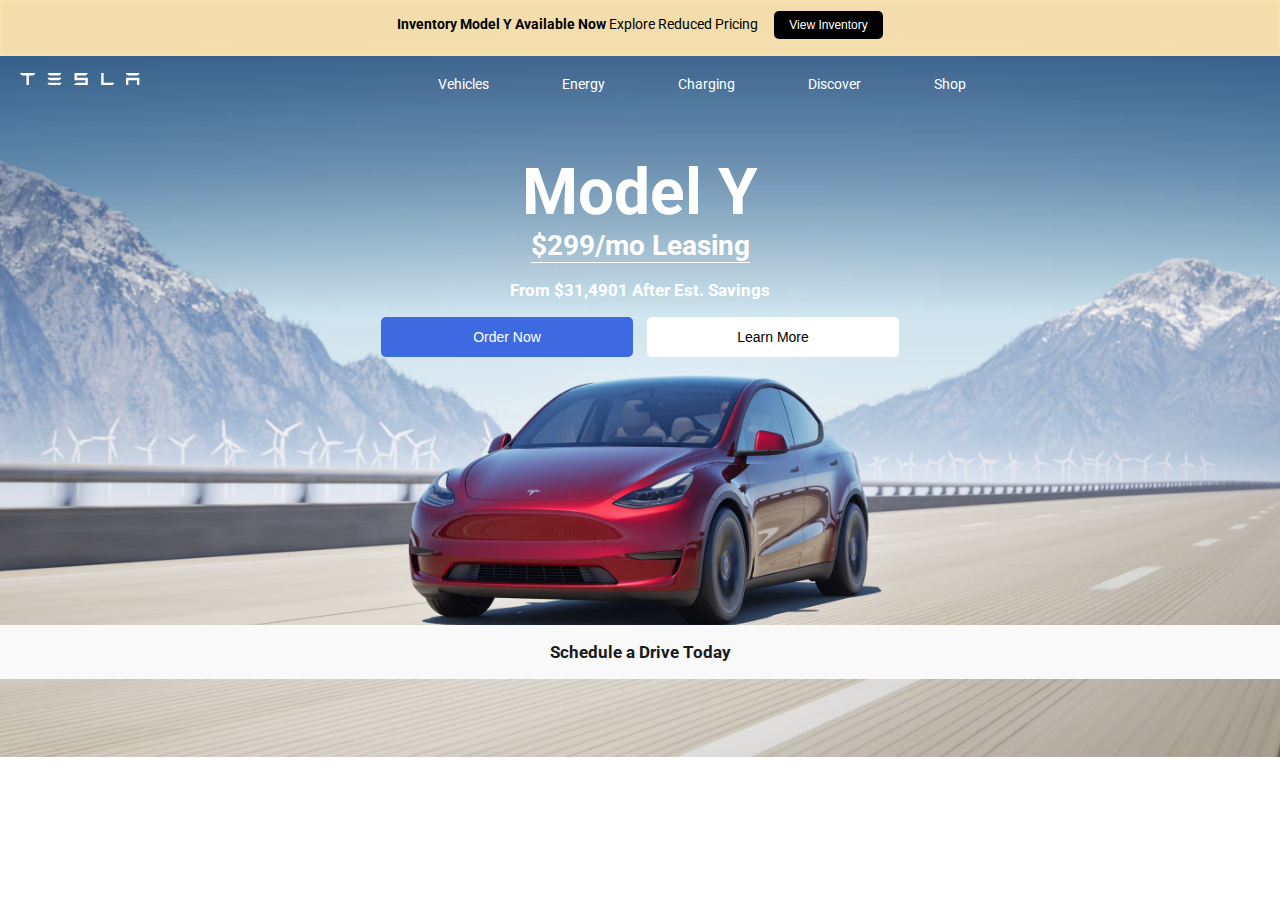
==== index.html @ 9ff1672b "initial code and pictures" ====
<!DOCTYPE html>
<html lang="en">
<head>
    <meta charset="UTF-8">
    <meta name="viewport" content="width=device-width, initial-scale=1.0">
    <title>Electric Cars, Solar & Clean Energy</title>
    <link rel="stylesheet" href="style.css">
    <link rel='stylesheet' href='https://cdn-uicons.flaticon.com/2.6.0/uicons-regular-rounded/css/uicons-regular-rounded.css'>
    <link rel="icon" href="./assets/teslalogo.webp">
</head>
<body>
    <header>
        <div class="header">
        <p><strong>Inventory Model Y Available Now</strong> Explore Reduced Pricing</p>
        </div>
        <div>
        <button id="view"><a href="https://www.tesla.com/inventory/new/my?redirect=no">View Inventory</a></button>
         </div>
    </header>
        <nav>
            <div class="logo">
                <svg class="tds-icon tds-icon-logo-wordmark tds-site-logo-icon" viewBox="0 0 342 35" xmlns="http://www.w3.org/2000/svg"><path fill="currentColor" d="M0 .1a9.7 9.7 0 0 0 7 7h11l.5.1v27.6h6.8V7.3L26 7h11a9.8 9.8 0 0 0 7-7H0zm238.6 0h-6.8v34.8H263a9.7 9.7 0 0 0 6-6.8h-30.3V0zm-52.3 6.8c3.6-1 6.6-3.8 7.4-6.9l-38.1.1v20.6h31.1v7.2h-24.4a13.6 13.6 0 0 0-8.7 7h39.9v-21h-31.2v-7zm116.2 28h6.7v-14h24.6v14h6.7v-21h-38zM85.3 7h26a9.6 9.6 0 0 0 7.1-7H78.3a9.6 9.6 0 0 0 7 7m0 13.8h26a9.6 9.6 0 0 0 7.1-7H78.3a9.6 9.6 0 0 0 7 7m0 14.1h26a9.6 9.6 0 0 0 7.1-7H78.3a9.6 9.6 0 0 0 7 7M308.5 7h26a9.6 9.6 0 0 0 7-7h-40a9.6 9.6 0 0 0 7 7"></path></svg>
            </div>
            <div class="menu">
                <ul>
                    <li class="menu1">Vehicles</li>
                    <li class="menu1">Energy</li>
                    <li class="menu1">Charging</li>
                    <li class="menu1">Discover</li>
                    <li class="menu1">Shop</li>
                </ul>    
            </div>
            <div class="icons">
                <i class="fi fi-rr-interrogation"></i>
                <i class="fi fi-rr-globe"></i>
                <i class="fi fi-rr-circle-user"></i>
            </div>
        </nav>
        <main>
            <div class="items">
            <h1>Model Y</h1>
            <div class="price">
            <h2><a href="https://www.tesla.com/modely/design?financeModalTab=finance_options&financeProduct=finplat.AUTO_LEASE%3AOPERATIONAL_LEASE%3ACT_PRIVATE#overview">$299/mo Leasing</a></h2>
            </div>
            <h3>From $31,4901 After Est. Savings</h3>
            <div>
                <button id="button1"><a href="https://www.tesla.com/modely/design">Order Now</a></button>
                <button id="button2">Learn More</button>
            </div>
            </div>
        </main>
        <footer>
            <div class="footer">
            <p><strong>Schedule a Drive Today</strong></p>
            </div>
        </footer>
</body>
</html>
---- style.css ----
@import url('https://fonts.googleapis.com/css2?family=Roboto:ital,wght@0,100..900;1,100..900&display=swap');

body {font-family: roboto, serif;
    margin: 0px;
    padding: 0px;
    background: url(./assets/modelY.avif);
    background-size: cover;
    background-repeat: no-repeat;
    color: #FFFFFF;
}

.logo {height: 24px; 
    width: 120px; 
    cursor: pointer;
}

.menu {display: flex;
    gap: 30px;
    text-align: center;
}

.menu1:hover {background-color: #0000000D;
    border-radius: 5px;
}

.menu1 {padding: 5px 15px; 
    cursor: pointer; 
    display: inline-block;
    margin: 10px 20px; 
    text-decoration: none; 
    color: #FFFFFF;
}

.icons {display: flex; 
    gap: 18px;
    font-size: 20px;

}


nav {display: flex;
    justify-content: space-between; 
    align-items: center;
    padding-left: 20px;
    padding-right: 20px;
    font-size: 14px;
    margin-top: 0;
    height: 56px;
}

.items {display: flex;
    justify-items: center;
    align-items: center;
    flex-direction: column;
    text-decoration: none;
       
}


button {text-align: center;
    border: none;
    height: 40px;
    padding: 4px 24px;
    border-radius: 5px;
    font-size: 14px;
    cursor: pointer;
    width: 252px;
}

#button1 {background-color: #3E6AE1;
    color: #FFFFFF;
    margin-right: 5px;
}

#button2 {background-color: #FFFFFF;
    color: black;
    margin-left: 5px;
}

h1 {font-size: 64px;
    height: 64px; 
    margin-bottom: 10px;
    
}

h2 {font-size: 28px;
    height: 32.8px; 
    display: inline-block;
    border-bottom: 1px solid #FFFFFF;
    margin: 0;
    cursor: pointer;
    text-decoration: none;
    color: #FFFFFF;  
}

a {text-decoration: none;
    color: #FFFFFF;
}

h3 {font-size: 17px;
    height: 20px;
}

#button1:hover {background-color: rgb(45, 58, 175);
}

header {font-size: 14px;
    height: 52px;
    text-align: center;
    display: block;
    background-color: #f9e1aef8;
    border: 2px solid #f9e1aef8;
    display: flex;
    justify-content: center;
    color: black;

}

#view {font-size: 12px;
    padding: 7px 12px;
    margin-top: 3px;
    height: 28.4px;
    width: 108.73px;
    text-align: center;
    display: flex;
    justify-content: center;
    margin: 0 0 0 16px;
}

#view {text-align: center;
    justify-content: center;
    margin-top: 9px;
    color: #E2E3E3;
    background-color: #000000;
}

footer {display: block;
    justify-content: center;
    display: flex;
    block: 2px solid #f9f9f9;
    margin-top: 21%;
    background-color: #F9F9F9;
    color: #171A20;
    font-size: 17px;
    cursor: pointer;
}

.icons {cursor: pointer;}
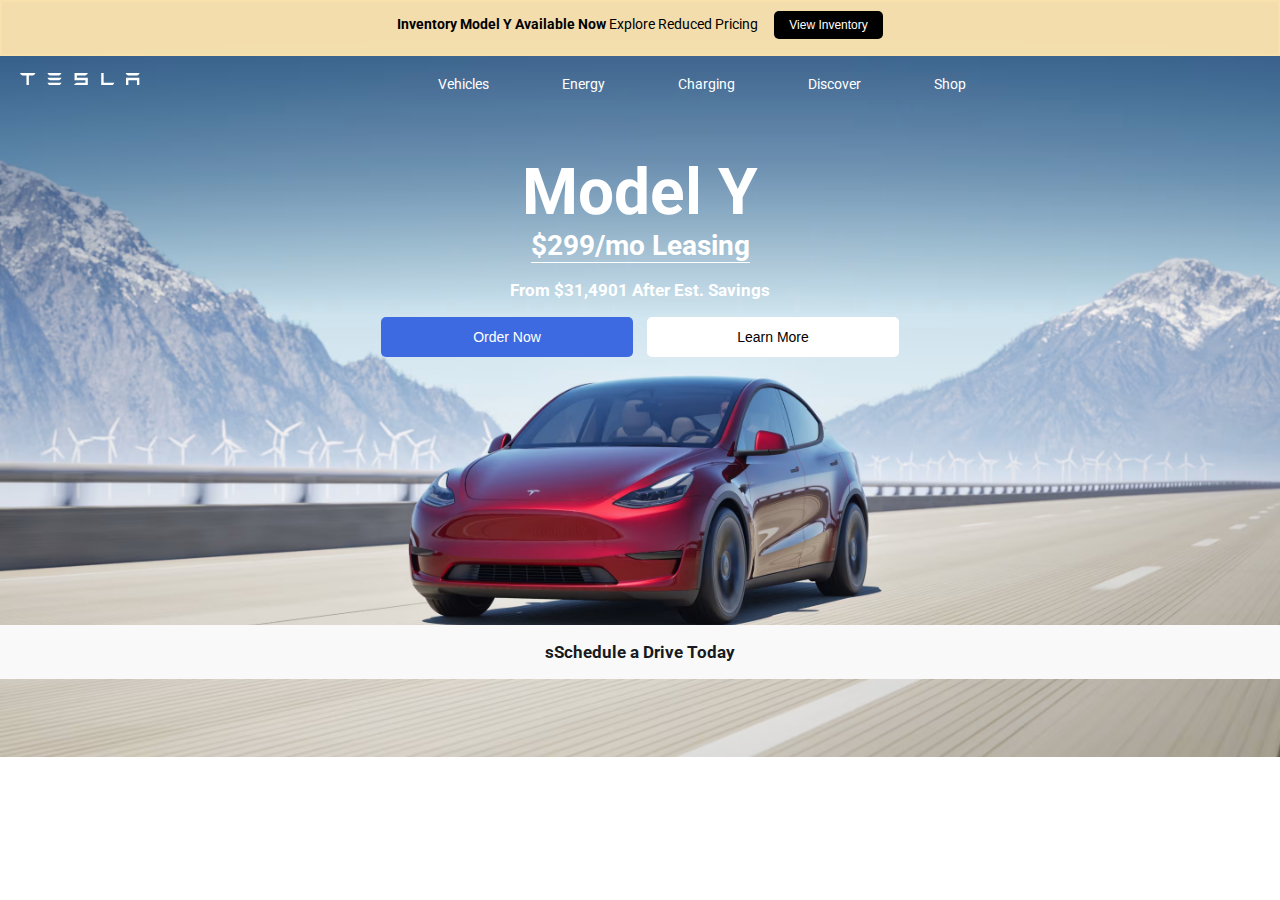
==== commit 59685eeb: "updated text" ====
--- a/index.html
+++ b/index.html
@@ -51,7 +51,7 @@
         </main>
         <footer>
             <div class="footer">
-            <p><strong>Schedule a Drive Today</strong></p>
+            <p><strong>sSchedule a Drive Today</strong></p>
             </div>
         </footer>
 </body>
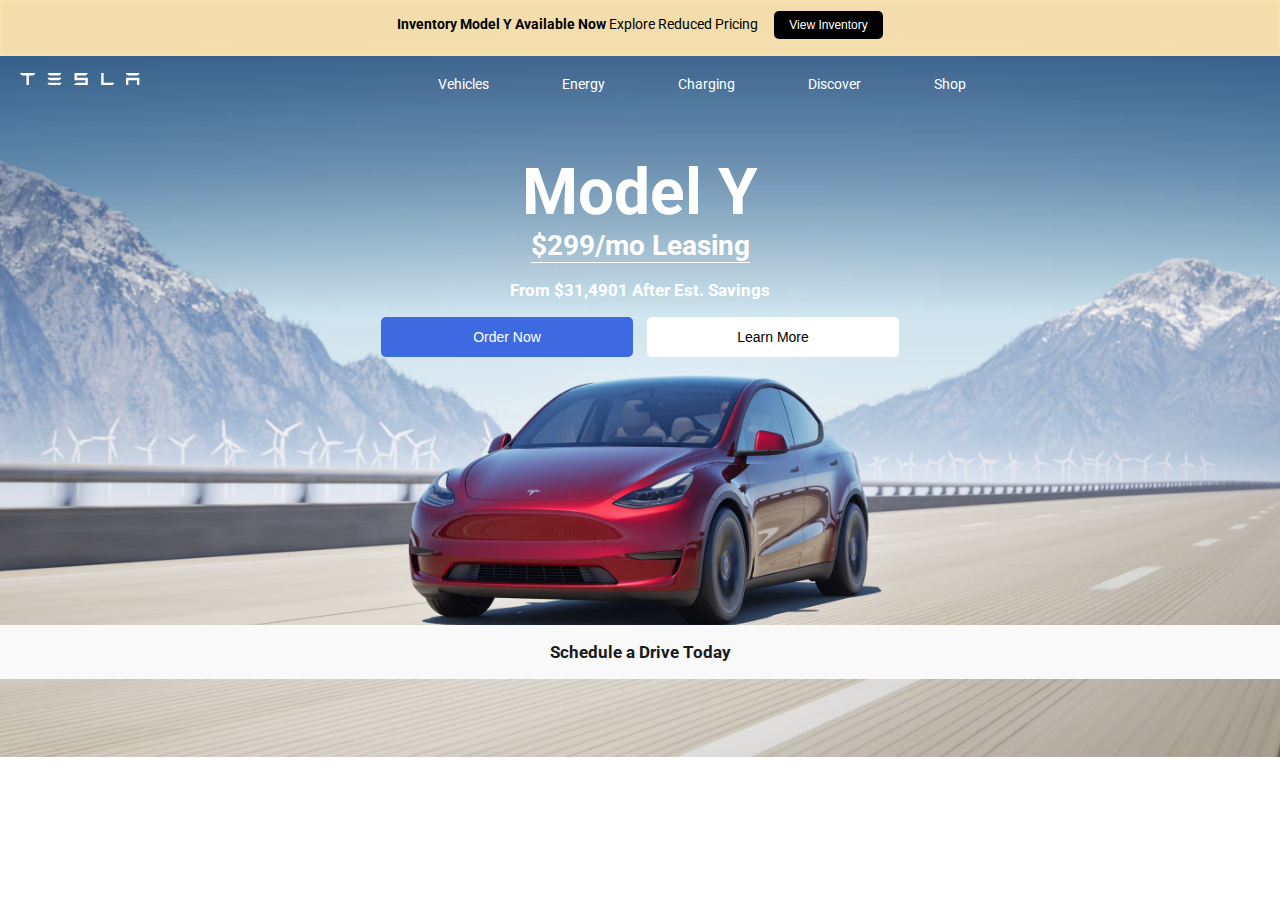
==== commit f4d7fdb3: "updated text" ====
--- a/index.html
+++ b/index.html
@@ -51,7 +51,7 @@
         </main>
         <footer>
             <div class="footer">
-            <p><strong>sSchedule a Drive Today</strong></p>
+            <p><strong>Schedule a Drive Today</strong></p>
             </div>
         </footer>
 </body>
